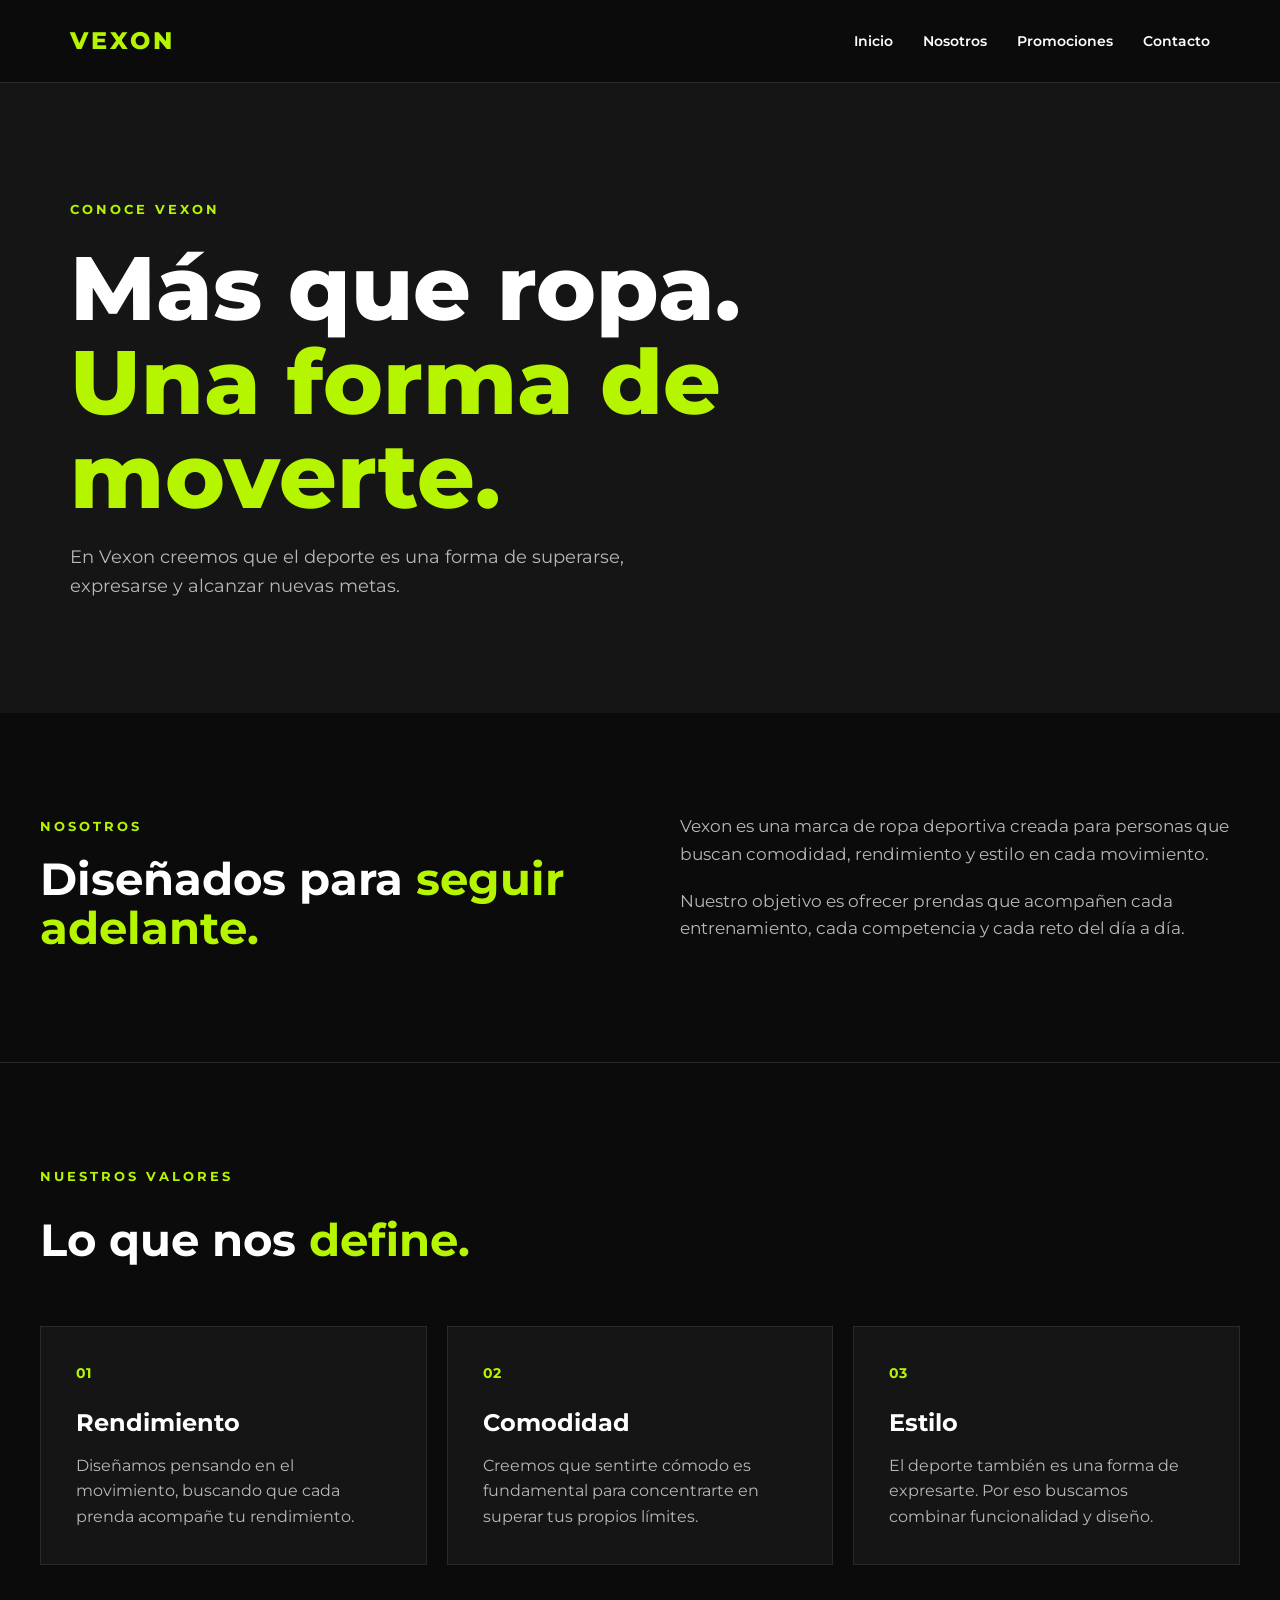
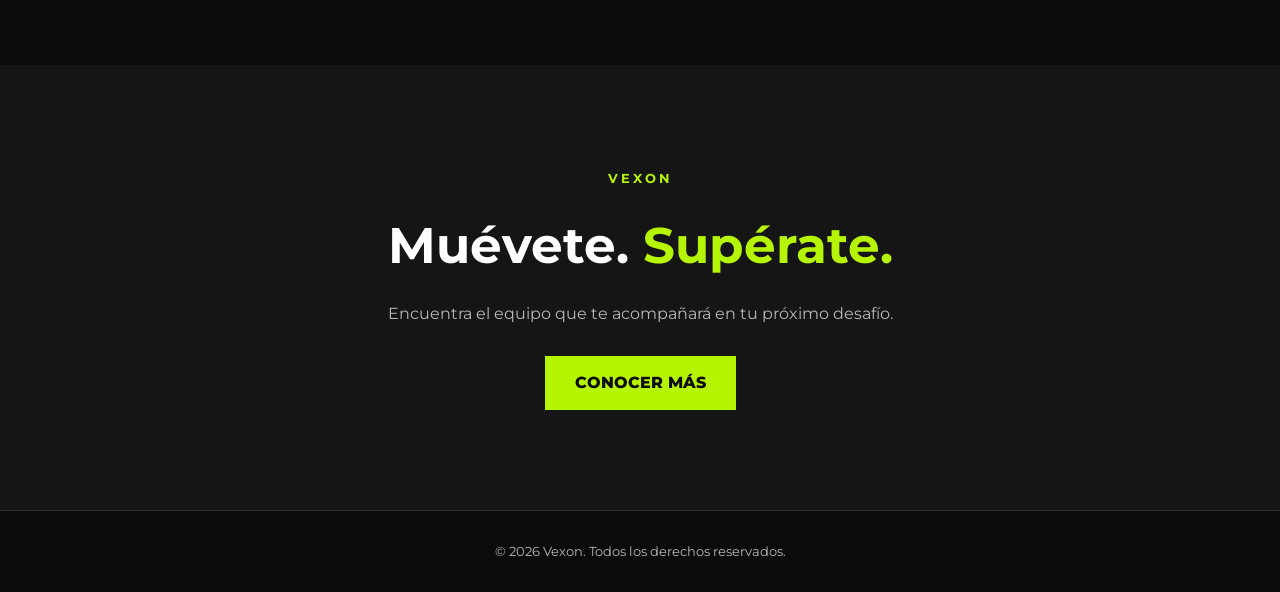
==== nosotros.html @ f4ca5099 "nosotros" ====
<!DOCTYPE html>
<html lang="es">
<head>
    <meta charset="UTF-8">
    <meta name="viewport" content="width=device-width, initial-scale=1.0">

    <title>Nosotros | Vexon</title>

    <link rel="preconnect" href="https://fonts.googleapis.com">
    <link rel="preconnect" href="https://fonts.gstatic.com" crossorigin>

    <link href="https://fonts.googleapis.com/css2?family=Montserrat:wght@400;500;600;700;800&display=swap" rel="stylesheet">

    <link rel="stylesheet" href="styles/nosotros.css">
</head>

<body>

    <header>
        <nav class="navbar">

            <div class="logo">
                VEXON
            </div>

            <div class="nav-links">
                <a href="index.html">Inicio</a>
                <a href="nosotros.html">Nosotros</a>
                <a href="promociones.html">Promociones</a>
                <a href="contacto.html">Contacto</a>
            </div>

        </nav>
    </header>


    <main>

        <section class="hero">

            <div class="hero-content">

                <span class="subtitle">CONOCE VEXON</span>

                <h1>
                    Más que ropa.
                    <span>Una forma de moverte.</span>
                </h1>

                <p>
                    En Vexon creemos que el deporte es una forma de
                    superarse, expresarse y alcanzar nuevas metas.
                </p>

            </div>

        </section>


        <section class="about">

            <div class="about-content">

                <div class="about-title">
                    <span class="subtitle">NOSOTROS</span>

                    <h2>
                        Diseñados para
                        <span>seguir adelante.</span>
                    </h2>
                </div>

                <div class="about-text">

                    <p>
                        Vexon es una marca de ropa deportiva creada
                        para personas que buscan comodidad, rendimiento
                        y estilo en cada movimiento.
                    </p>

                    <p>
                        Nuestro objetivo es ofrecer prendas que
                        acompañen cada entrenamiento, cada competencia
                        y cada reto del día a día.
                    </p>

                </div>

            </div>

        </section>


        <section class="values">

            <div class="section-heading">

                <span class="subtitle">NUESTROS VALORES</span>

                <h2>
                    Lo que nos <span>define.</span>
                </h2>

            </div>


            <div class="values-grid">

                <article class="value-card">

                    <div class="value-number">01</div>

                    <h3>Rendimiento</h3>

                    <p>
                        Diseñamos pensando en el movimiento,
                        buscando que cada prenda acompañe
                        tu rendimiento.
                    </p>

                </article>


                <article class="value-card">

                    <div class="value-number">02</div>

                    <h3>Comodidad</h3>

                    <p>
                        Creemos que sentirte cómodo es
                        fundamental para concentrarte en
                        superar tus propios límites.
                    </p>

                </article>


                <article class="value-card">

                    <div class="value-number">03</div>

                    <h3>Estilo</h3>

                    <p>
                        El deporte también es una forma de
                        expresarte. Por eso buscamos combinar
                        funcionalidad y diseño.
                    </p>

                </article>

            </div>

        </section>


        <section class="cta">

            <div>

                <span class="subtitle">VEXON</span>

                <h2>
                    Muévete.
                    <span>Supérate.</span>
                </h2>

                <p>
                    Encuentra el equipo que te acompañará
                    en tu próximo desafío.
                </p>

                <a href="index.html" class="button">
                    CONOCER MÁS
                </a>

            </div>

        </section>

    </main>


    <footer>

        <p>© 2026 Vexon. Todos los derechos reservados.</p>

    </footer>

</body>
</html>
---- styles/nosotros.css ----
* {
    margin: 0;
    padding: 0;
    box-sizing: border-box;
}

body {
    background-color: #0B0B0B;
    color: #FFFFFF;
    font-family: 'Montserrat', sans-serif;
    line-height: 1.6;
}


/* NAVBAR */

header {
    background-color: #0B0B0B;
    border-bottom: 1px solid #2A2A2A;
}

.navbar {
    max-width: 1200px;
    margin: auto;
    padding: 22px 30px;

    display: flex;
    justify-content: space-between;
    align-items: center;
}

.logo {
    font-size: 24px;
    font-weight: 800;
    letter-spacing: 3px;
    color: #B6F500;
}

.nav-links {
    display: flex;
    gap: 30px;
}

.nav-links a {
    color: #FFFFFF;
    text-decoration: none;
    font-size: 14px;
    font-weight: 600;

    transition: color 0.3s ease;
}

.nav-links a:hover {
    color: #B6F500;
}


/* ELEMENTOS GENERALES */

.subtitle {
    color: #B6F500;
    font-size: 13px;
    font-weight: 700;
    letter-spacing: 3px;
}


/* HERO */

.hero {
    min-height: 70vh;

    display: flex;
    align-items: center;

    background-color: #151515;
}

.hero-content {
    max-width: 1200px;
    width: 100%;

    margin: auto;
    padding: 80px 30px;
}

.hero h1 {
    max-width: 800px;

    margin: 20px 0;

    font-size: clamp(45px, 7vw, 90px);
    line-height: 1.05;
    font-weight: 800;
}

.hero h1 span {
    color: #B6F500;
}

.hero p {
    max-width: 600px;

    color: #B8B8B8;

    font-size: 18px;
}


/* NOSOTROS */

.about {
    padding: 100px 30px;

    border-bottom: 1px solid #2A2A2A;
}

.about-content {
    max-width: 1200px;
    margin: auto;

    display: grid;
    grid-template-columns: 1fr 1fr;
    gap: 80px;
}

.about-title h2 {
    margin-top: 15px;

    font-size: 45px;
    line-height: 1.1;
}

.about-title h2 span {
    color: #B6F500;
}

.about-text {
    color: #B8B8B8;
    font-size: 17px;
}

.about-text p {
    margin-bottom: 20px;
}


/* VALORES */

.values {
    padding: 100px 30px;
}

.section-heading {
    max-width: 1200px;
    margin: 0 auto 50px;
}

.section-heading h2 {
    margin-top: 15px;

    font-size: 45px;
}

.section-heading h2 span {
    color: #B6F500;
}

.values-grid {
    max-width: 1200px;
    margin: auto;

    display: grid;
    grid-template-columns: repeat(3, 1fr);
    gap: 20px;
}

.value-card {
    padding: 35px;

    background-color: #151515;

    border: 1px solid #2A2A2A;

    transition: transform 0.3s ease,
                border-color 0.3s ease;
}

.value-card:hover {
    transform: translateY(-5px);
    border-color: #B6F500;
}

.value-number {
    color: #B6F500;

    font-size: 14px;
    font-weight: 700;
}

.value-card h3 {
    margin: 20px 0 10px;

    font-size: 24px;
}

.value-card p {
    color: #B8B8B8;
}


/* CTA */

.cta {
    padding: 100px 30px;

    text-align: center;

    background-color: #151515;
}

.cta h2 {
    margin: 15px 0;

    font-size: 50px;
}

.cta h2 span {
    color: #B6F500;
}

.cta p {
    color: #B8B8B8;

    margin-bottom: 30px;
}

.button {
    display: inline-block;

    padding: 14px 30px;

    background-color: #B6F500;
    color: #0B0B0B;

    text-decoration: none;

    font-weight: 800;

    transition: transform 0.3s ease;
}

.button:hover {
    transform: translateY(-3px);
}


/* FOOTER */

footer {
    padding: 30px;

    text-align: center;

    border-top: 1px solid #2A2A2A;

    color: #B8B8B8;

    font-size: 13px;
}


/* RESPONSIVE */

@media (max-width: 768px) {

    .navbar {
        flex-direction: column;
        gap: 20px;
    }

    .nav-links {
        gap: 15px;
        flex-wrap: wrap;
        justify-content: center;
    }

    .about-content {
        grid-template-columns: 1fr;
        gap: 40px;
    }

    .values-grid {
        grid-template-columns: 1fr;
    }

    .hero h1 {
        font-size: 50px;
    }

    .about-title h2,
    .section-heading h2 {
        font-size: 35px;
    }

    .cta h2 {
        font-size: 40px;
    }
}
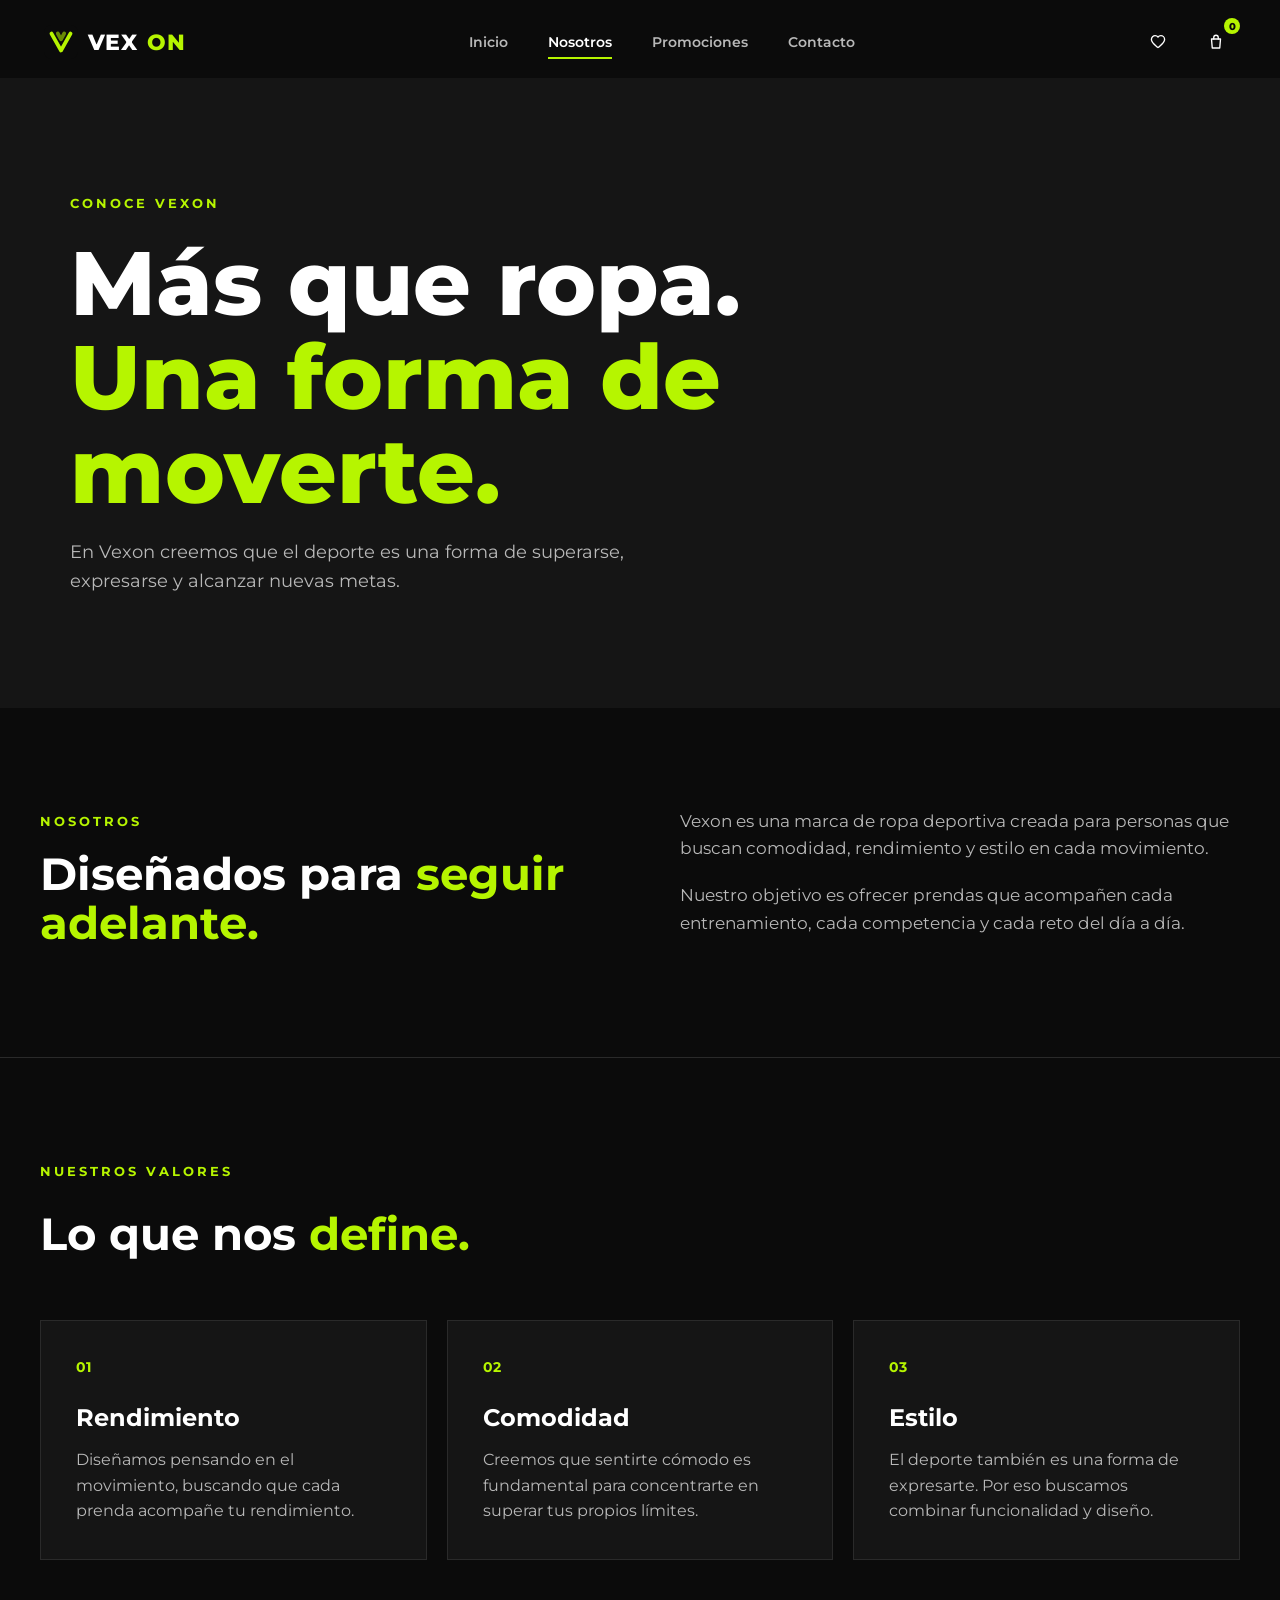
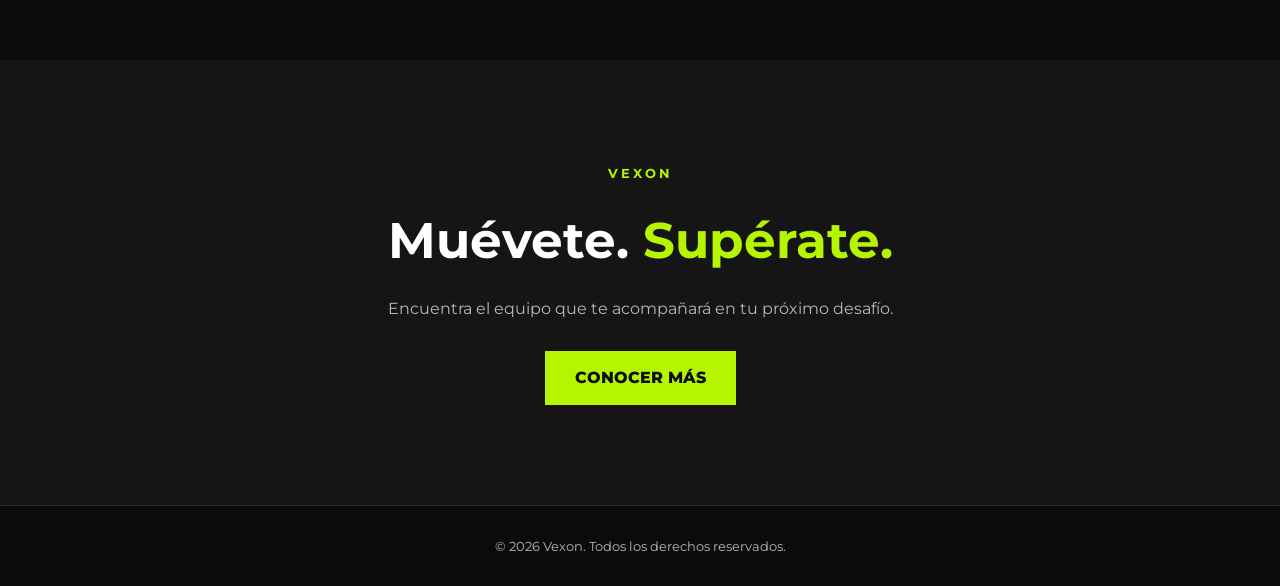
==== commit 7c70b118: "mejroa" ====
--- a/nosotros.html
+++ b/nosotros.html
@@ -12,26 +12,40 @@
     <link href="https://fonts.googleapis.com/css2?family=Montserrat:wght@400;500;600;700;800&display=swap" rel="stylesheet">
 
     <link rel="stylesheet" href="styles/nosotros.css">
+    <link rel="stylesheet" href="styles/header.css">
 </head>
 
 <body>
 
-    <header>
-        <nav class="navbar">
-
-            <div class="logo">
-                VEXON
-            </div>
-
-            <div class="nav-links">
-                <a href="index.html">Inicio</a>
-                <a href="nosotros.html">Nosotros</a>
-                <a href="promociones.html">Promociones</a>
-                <a href="contacto.html">Contacto</a>
-            </div>
-
-        </nav>
-    </header>
+  <header class="header" id="header">
+    <div class="container nav">
+      <a href="index.html" class="brand">
+        <img src="assets/icons/logo-mark.svg" alt="" width="34" height="34" />
+        VEX<span>ON</span>
+      </a>
+
+      <nav class="nav-links" id="navLinks">
+        <a href="index.html">Inicio</a>
+        <a href="nosotros.html" class="is-active">Nosotros</a>
+        <a href="promociones.html">Promociones</a>
+        <a href="contacto.html">Contacto</a>
+      </nav>
+
+      <div class="nav-actions">
+        <button class="icon-btn" id="wishlistHeaderBtn" aria-label="Favoritos" type="button">
+          <svg viewBox="0 0 24 24" fill="none" stroke="currentColor" stroke-width="1.8" stroke-linecap="round" stroke-linejoin="round"><path d="M20.8 8.6c0 4-4.2 6.9-8.3 10.5-.3.3-.7.3-1 0C7.4 15.5 3.2 12.6 3.2 8.6 3.2 5.5 5.6 3.5 8.2 3.5c1.6 0 3 .8 3.8 2 .8-1.2 2.2-2 3.8-2 2.6 0 5 2 5 5.1Z"/></svg>
+        </button>
+        <button class="icon-btn" id="cartBtn" aria-label="Carrito de compras" type="button">
+          <svg viewBox="0 0 24 24" fill="none" stroke="currentColor" stroke-width="1.8" stroke-linecap="round" stroke-linejoin="round"><path d="M6 8h12l-1 12H7L6 8Z"/><path d="M9 8V6a3 3 0 1 1 6 0v2"/></svg>
+          <span class="cart-count" id="cartCount">0</span>
+        </button>
+        <button class="nav-toggle" id="navToggle" aria-label="Abrir menú" aria-expanded="false">
+          <svg class="icon-open" viewBox="0 0 24 24" fill="none" stroke="currentColor" stroke-width="1.8" stroke-linecap="round"><path d="M3 6h18M3 12h18M3 18h18"/></svg>
+          <svg class="icon-close" viewBox="0 0 24 24" fill="none" stroke="currentColor" stroke-width="1.8" stroke-linecap="round"><path d="M6 6l12 12M18 6 6 18"/></svg>
+        </button>
+      </div>
+    </div>
+  </header>
 
 
     <main>
@@ -188,5 +202,6 @@
 
     </footer>
 
+    <script src="scripts/header.js"></script>
 </body>
 </html>
--- a/styles/nosotros.css
+++ b/styles/nosotros.css
@@ -5,6 +5,7 @@
 }
 
 body {
+    padding-top: 78px;
     background-color: #0B0B0B;
     color: #FFFFFF;
     font-family: 'Montserrat', sans-serif;
@@ -12,49 +13,6 @@
 }
 
 
-/* NAVBAR */
-
-header {
-    background-color: #0B0B0B;
-    border-bottom: 1px solid #2A2A2A;
-}
-
-.navbar {
-    max-width: 1200px;
-    margin: auto;
-    padding: 22px 30px;
-
-    display: flex;
-    justify-content: space-between;
-    align-items: center;
-}
-
-.logo {
-    font-size: 24px;
-    font-weight: 800;
-    letter-spacing: 3px;
-    color: #B6F500;
-}
-
-.nav-links {
-    display: flex;
-    gap: 30px;
-}
-
-.nav-links a {
-    color: #FFFFFF;
-    text-decoration: none;
-    font-size: 14px;
-    font-weight: 600;
-
-    transition: color 0.3s ease;
-}
-
-.nav-links a:hover {
-    color: #B6F500;
-}
-
-
 /* ELEMENTOS GENERALES */
 
 .subtitle {
@@ -274,17 +232,6 @@
 
 @media (max-width: 768px) {
 
-    .navbar {
-        flex-direction: column;
-        gap: 20px;
-    }
-
-    .nav-links {
-        gap: 15px;
-        flex-wrap: wrap;
-        justify-content: center;
-    }
-
     .about-content {
         grid-template-columns: 1fr;
         gap: 40px;
--- a/styles/header.css
+++ b/styles/header.css
@@ -0,0 +1,228 @@
+/* ==========================================================================
+   VEXON — header.css
+   Header compartido por todas las páginas
+   ========================================================================== */
+.header {
+  --bg: #0b0b0b;
+  --text-main: #ffffff;
+  --text-secondary: #b8b8b8;
+  --border: #2a2a2a;
+  --accent: #b6f500;
+  --container: 1240px;
+  --transition: 0.3s ease;
+  font-family: 'Montserrat', sans-serif;
+  line-height: 1.5;
+  color: var(--text-main);
+}
+
+.header *,
+.header *::before,
+.header *::after {
+  box-sizing: border-box;
+  margin: 0;
+  padding: 0;
+}
+
+.header a { color: inherit; text-decoration: none; }
+.header svg, .header img { display: block; max-width: 100%; }
+.header button { font-family: inherit; cursor: pointer; border: none; background: none; }
+.header .container { width: 100%; max-width: var(--container); margin: 0 auto; padding: 0 24px; }
+
+/* ==========================================================================
+   HEADER / NAV
+   ========================================================================== */
+.header {
+  position: fixed;
+  top: 0;
+  left: 0;
+  width: 100%;
+  z-index: 1000;
+  padding: 22px 0;
+  transition: background var(--transition), padding var(--transition),
+    border-color var(--transition);
+  border-bottom: 1px solid transparent;
+}
+
+.header.is-scrolled {
+  padding: 14px 0;
+  border-color: var(--border);
+}
+
+.header::before {
+  content: '';
+  position: absolute;
+  inset: 0;
+  z-index: -1;
+  background: rgba(11, 11, 11, 0.85);
+  backdrop-filter: blur(10px);
+  opacity: 0;
+  transition: opacity var(--transition);
+}
+
+.header.is-scrolled::before {
+  opacity: 1;
+}
+
+.nav {
+  display: flex;
+  align-items: center;
+  justify-content: space-between;
+  gap: 24px;
+}
+
+.brand {
+  display: flex;
+  align-items: center;
+  gap: 10px;
+  font-weight: 800;
+  font-size: 22px;
+  letter-spacing: 0.02em;
+  z-index: 1100;
+}
+
+.brand img {
+  width: 34px;
+  height: 34px;
+}
+
+.brand span {
+  color: var(--accent);
+}
+
+.nav-links {
+  display: flex;
+  align-items: center;
+  gap: 40px;
+}
+
+.nav-links a {
+  position: relative;
+  font-size: 14px;
+  font-weight: 600;
+  color: var(--text-secondary);
+  transition: color var(--transition);
+  padding: 6px 0;
+}
+
+.nav-links a::after {
+  content: '';
+  position: absolute;
+  left: 0;
+  bottom: 0;
+  width: 0;
+  height: 2px;
+  background: var(--accent);
+  transition: width var(--transition);
+}
+
+.nav-links a:hover,
+.nav-links a.is-active {
+  color: var(--text-main);
+}
+
+.nav-links a:hover::after,
+.nav-links a.is-active::after {
+  width: 100%;
+}
+
+.nav-actions {
+  display: flex;
+  align-items: center;
+  gap: 18px;
+}
+
+.icon-btn {
+  display: inline-flex;
+  align-items: center;
+  justify-content: center;
+  width: 40px;
+  height: 40px;
+  border-radius: 50%;
+  border: 1px solid var(--border);
+  color: var(--text-main);
+  transition: border-color var(--transition), color var(--transition), background var(--transition);
+  position: relative;
+}
+
+.icon-btn svg {
+  width: 18px;
+  height: 18px;
+}
+
+.icon-btn:hover {
+  border-color: var(--accent);
+  color: var(--accent);
+}
+
+.cart-count {
+  position: absolute;
+  top: -4px;
+  right: -4px;
+  width: 16px;
+  height: 16px;
+  border-radius: 50%;
+  background: var(--accent);
+  color: #0b0b0b;
+  font-size: 10px;
+  font-weight: 800;
+  display: flex;
+  align-items: center;
+  justify-content: center;
+}
+
+.nav-toggle {
+  display: none;
+  width: 40px;
+  height: 40px;
+  align-items: center;
+  justify-content: center;
+  color: var(--text-main);
+  z-index: 1100;
+}
+
+.nav-toggle svg {
+  width: 24px;
+  height: 24px;
+}
+
+.icon-close {
+  display: none;
+}
+
+.nav-toggle.is-open .icon-open {
+  display: none;
+}
+
+.nav-toggle.is-open .icon-close {
+  display: block;
+}
+
+
+@media (max-width: 860px) {
+  .nav-links {
+    position: fixed;
+    inset: 0;
+    width: 100%;
+    height: 100vh;
+    background: var(--bg);
+    flex-direction: column;
+    justify-content: center;
+    gap: 36px;
+    transform: translateX(100%);
+    transition: transform 0.4s ease;
+    z-index: 1050;
+  }
+
+  .nav-links.is-open {
+    transform: translateX(0);
+  }
+
+  .nav-links a {
+    font-size: 24px;
+    color: var(--text-main);
+  }
+
+  .nav-toggle {
+    display: flex;
+  }
+}
